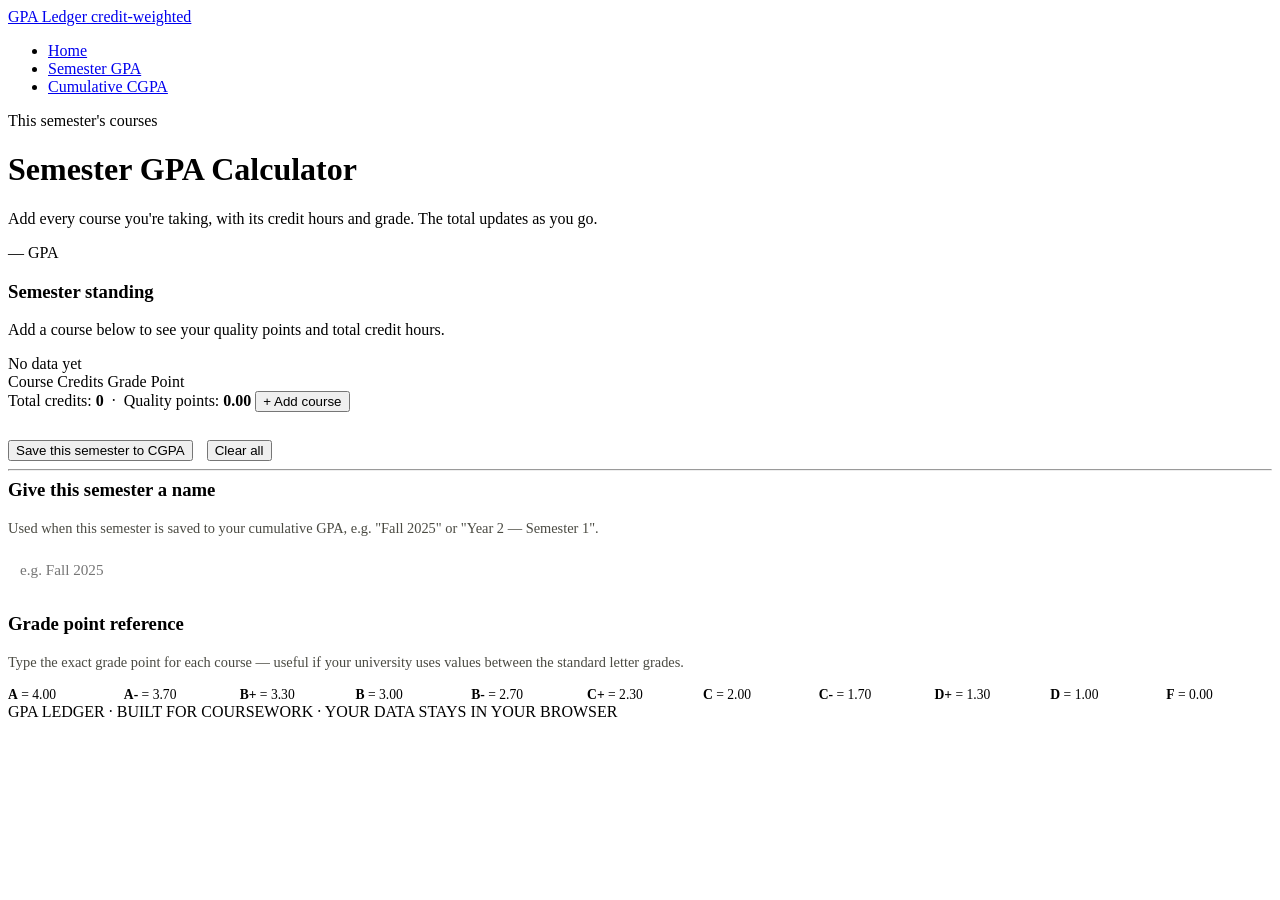
==== calculator.html @ 3b0c4344 "Add files via upload" ====
<!DOCTYPE html>
<html lang="en">
<head>
  <meta charset="UTF-8">
  <meta name="viewport" content="width=device-width, initial-scale=1.0">
  <title>Semester GPA Calculator — GPA Ledger</title>
  <link rel="preconnect" href="https://fonts.googleapis.com">
  <link href="https://fonts.googleapis.com/css2?family=Spectral:wght@500;600;700&family=Inter:wght@400;500;600;700&family=JetBrains+Mono:wght@400;500;700&display=swap" rel="stylesheet">
  <link rel="stylesheet" href="css/styles.css">
</head>
<body>

  <header class="site-header">
    <div class="nav-wrap">
      <a href="index.html" class="brand">
        <span class="brand-mark">GPA Ledger</span>
        <span class="brand-tag">credit-weighted</span>
      </a>
      <ul class="nav-links">
        <li><a href="index.html">Home</a></li>
        <li><a href="calculator.html" class="active">Semester GPA</a></li>
        <li><a href="cgpa.html">Cumulative CGPA</a></li>
      </ul>
    </div>
  </header>

  <main>
    <p class="page-eyebrow">This semester's courses</p>
    <h1 class="page-title">Semester GPA Calculator</h1>
    <p class="page-lede">Add every course you're taking, with its credit hours and grade. The total updates as you go.</p>

    <div class="seal-wrap">
      <div class="seal" id="seal">
        <div class="seal-inner">
          <span class="seal-value" id="sealValue">—</span>
          <span class="seal-label">GPA</span>
        </div>
      </div>
      <div class="seal-meta">
        <h3>Semester standing</h3>
        <p id="totalsLine">Add a course below to see your quality points and total credit hours.</p>
        <span class="standing-pill standing-warn" id="standingPill">No data yet</span>
      </div>
    </div>

    <div class="ledger">
      <div class="ledger-head">
        <span>Course</span>
        <span>Credits</span>
        <span>Grade Point</span>
        <span></span>
      </div>
      <div id="courseRows"></div>
      <div class="ledger-actions">
        <span class="ledger-totals">
          Total credits: <strong id="footCredits">0</strong> &nbsp;&middot;&nbsp; Quality points: <strong id="footQP">0.00</strong>
        </span>
        <button class="btn btn-ghost" id="addRowBtn" type="button">+ Add course</button>
      </div>
    </div>

    <div style="margin-top: 28px; display: flex; gap: 14px; flex-wrap: wrap; align-items: center;">
      <button class="btn btn-primary" id="saveSemesterBtn" type="button">Save this semester to CGPA</button>
      <button class="btn btn-ghost" id="clearBtn" type="button">Clear all</button>
      <span id="saveMsg" style="font-family: var(--font-mono); font-size: 0.82rem; color: var(--green); display: none;">Saved to your cumulative record ✓</span>
    </div>

    <hr class="section-divider">

    <div class="card">
      <h3 style="font-family: var(--font-display); margin-top: 0; color: var(--ink);">Give this semester a name</h3>
      <p style="color: #4A4A42; font-size: 0.9rem;">Used when this semester is saved to your cumulative GPA, e.g. "Fall 2025" or "Year 2 — Semester 1".</p>
      <input type="text" id="semesterName" placeholder="e.g. Fall 2025" style="width: 100%; max-width: 320px; padding: 10px 12px; border: 1.5px solid var(--line); border-radius: 2px; font-family: var(--font-body); font-size: 0.95rem; background: var(--parchment);">
    </div>

    <div class="card" style="margin-top: 24px;">
      <h3 style="font-family: var(--font-display); margin-top: 0; color: var(--ink);">Grade point reference</h3>
      <p style="color: #4A4A42; font-size: 0.9rem; margin-bottom: 16px;">Type the exact grade point for each course — useful if your university uses values between the standard letter grades.</p>
      <div style="display: grid; grid-template-columns: repeat(auto-fit, minmax(70px, 1fr)); gap: 10px; font-family: var(--font-mono); font-size: 0.85rem;">
        <div><strong style="color: var(--ink);">A</strong> = 4.00</div>
        <div><strong style="color: var(--ink);">A-</strong> = 3.70</div>
        <div><strong style="color: var(--ink);">B+</strong> = 3.30</div>
        <div><strong style="color: var(--ink);">B</strong> = 3.00</div>
        <div><strong style="color: var(--ink);">B-</strong> = 2.70</div>
        <div><strong style="color: var(--ink);">C+</strong> = 2.30</div>
        <div><strong style="color: var(--ink);">C</strong> = 2.00</div>
        <div><strong style="color: var(--ink);">C-</strong> = 1.70</div>
        <div><strong style="color: var(--ink);">D+</strong> = 1.30</div>
        <div><strong style="color: var(--ink);">D</strong> = 1.00</div>
        <div><strong style="color: var(--ink);">F</strong> = 0.00</div>
      </div>
    </div>
  </main>

  <footer class="site-footer">
    GPA LEDGER &middot; BUILT FOR COURSEWORK &middot; YOUR DATA STAYS IN YOUR BROWSER
  </footer>

  <script src="js/shared.js"></script>
  <script src="js/calculator.js"></script>
</body>
</html>
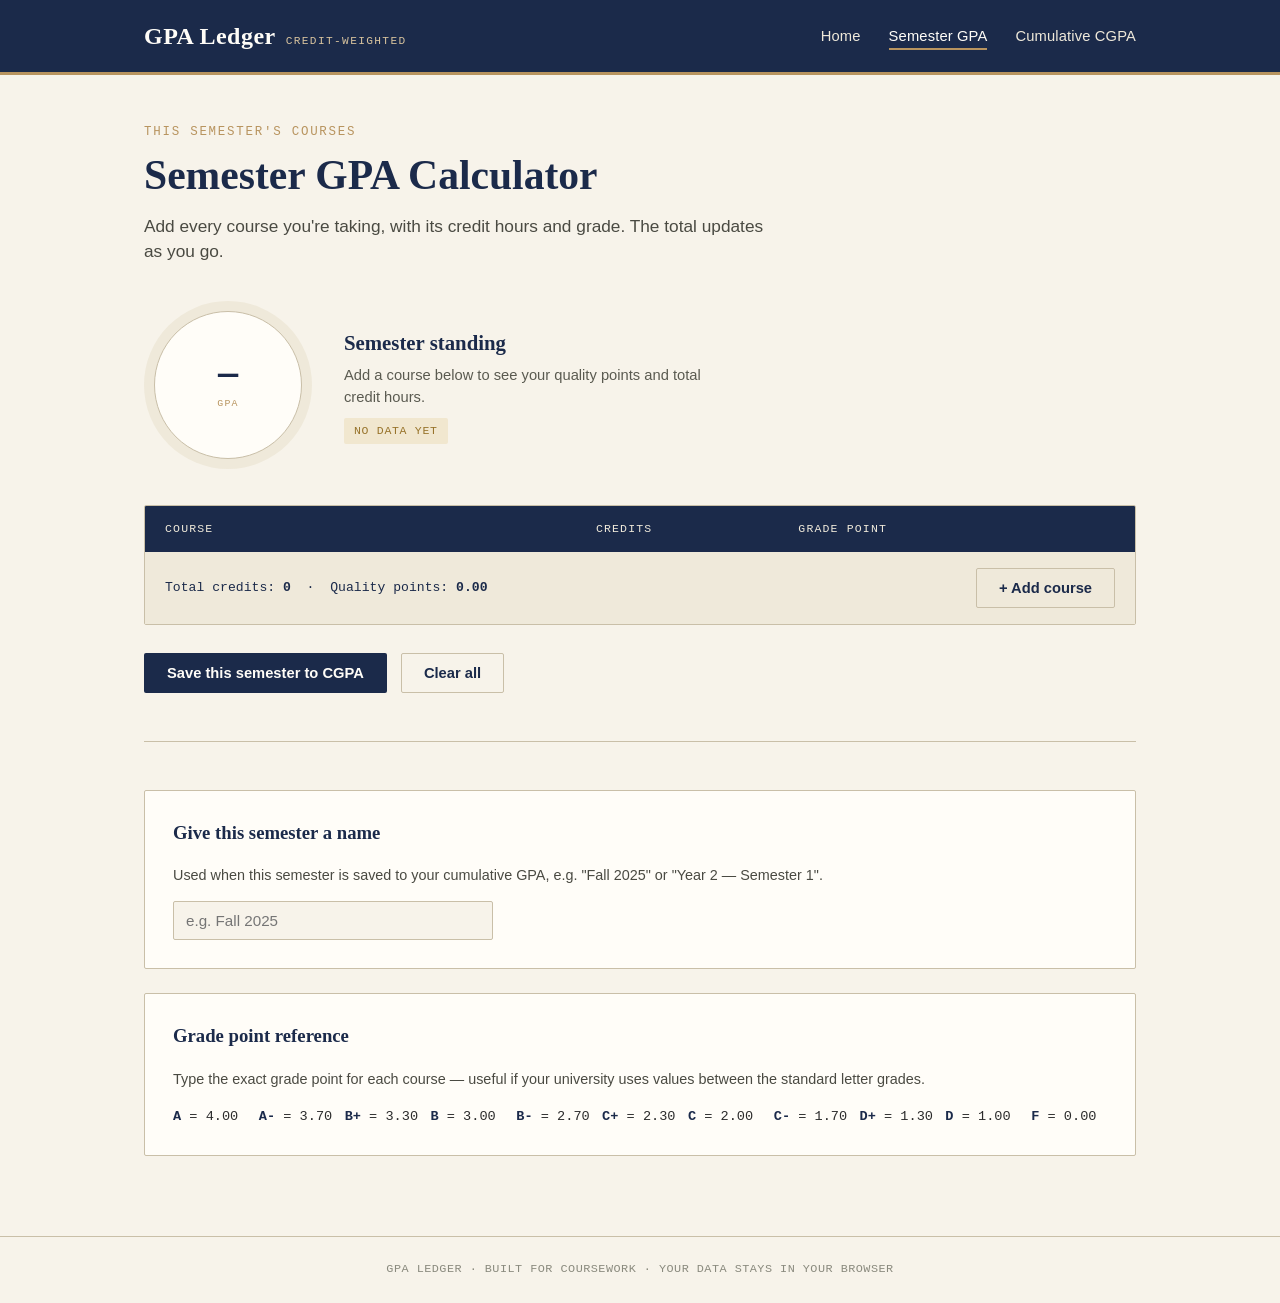
==== commit 6252a561: "Add files via upload" ====
--- a/calculator.html
+++ b/calculator.html
@@ -6,7 +6,7 @@
   <title>Semester GPA Calculator — GPA Ledger</title>
   <link rel="preconnect" href="https://fonts.googleapis.com">
   <link href="https://fonts.googleapis.com/css2?family=Spectral:wght@500;600;700&family=Inter:wght@400;500;600;700&family=JetBrains+Mono:wght@400;500;700&display=swap" rel="stylesheet">
-  <link rel="stylesheet" href="css/styles.css">
+  <link rel="stylesheet" href="/styles.css">
 </head>
 <body>
 
--- a/styles.css
+++ b/styles.css
@@ -0,0 +1,561 @@
+/* ============================================
+   GPA Ledger — Design Tokens
+   Theme: academic transcript / gradebook
+   ============================================ */
+
+:root {
+  --ink: #1B2A4A;
+  --ink-soft: #2C3E63;
+  --parchment: #F7F3EA;
+  --parchment-dim: #EFE9DA;
+  --brass: #B8945F;
+  --brass-dim: #D8C39E;
+  --green: #2D5A3D;
+  --green-bg: #E3ECE4;
+  --rust: #A8442E;
+  --rust-bg: #F3E2DD;
+  --amber: #97732A;
+  --amber-bg: #F1E7CF;
+  --charcoal: #2B2B2B;
+  --line: #C9BFA8;
+  --white: #FFFDF8;
+
+  --font-display: "Spectral", Georgia, serif;
+  --font-body: "Inter", -apple-system, sans-serif;
+  --font-mono: "JetBrains Mono", "Courier New", monospace;
+
+  --radius-seal: 50%;
+  --radius-card: 2px;
+}
+
+* {
+  box-sizing: border-box;
+}
+
+html {
+  scroll-behavior: smooth;
+}
+
+body {
+  margin: 0;
+  font-family: var(--font-body);
+  background: var(--parchment);
+  color: var(--charcoal);
+  line-height: 1.5;
+}
+
+/* ============================================
+   Top Navigation — ledger header bar
+   ============================================ */
+
+.site-header {
+  background: var(--ink);
+  border-bottom: 3px solid var(--brass);
+}
+
+.nav-wrap {
+  max-width: 1040px;
+  margin: 0 auto;
+  display: flex;
+  align-items: center;
+  justify-content: space-between;
+  padding: 18px 24px;
+}
+
+.brand {
+  display: flex;
+  align-items: baseline;
+  gap: 10px;
+  color: var(--white);
+  text-decoration: none;
+}
+
+.brand-mark {
+  font-family: var(--font-display);
+  font-weight: 600;
+  font-size: 1.5rem;
+  letter-spacing: 0.02em;
+}
+
+.brand-tag {
+  font-family: var(--font-mono);
+  font-size: 0.7rem;
+  color: var(--brass-dim);
+  text-transform: uppercase;
+  letter-spacing: 0.12em;
+}
+
+.nav-links {
+  display: flex;
+  gap: 28px;
+  list-style: none;
+  margin: 0;
+  padding: 0;
+}
+
+.nav-links a {
+  color: var(--parchment-dim);
+  text-decoration: none;
+  font-size: 0.92rem;
+  font-weight: 500;
+  letter-spacing: 0.01em;
+  padding-bottom: 4px;
+  border-bottom: 2px solid transparent;
+  transition: border-color 0.2s ease, color 0.2s ease;
+}
+
+.nav-links a:hover,
+.nav-links a:focus-visible {
+  color: var(--white);
+  border-bottom-color: var(--brass);
+}
+
+.nav-links a.active {
+  color: var(--white);
+  border-bottom-color: var(--brass);
+}
+
+.nav-toggle {
+  display: none;
+}
+
+/* ============================================
+   Layout shell
+   ============================================ */
+
+main {
+  max-width: 1040px;
+  margin: 0 auto;
+  padding: 48px 24px 80px;
+}
+
+.page-eyebrow {
+  font-family: var(--font-mono);
+  font-size: 0.78rem;
+  letter-spacing: 0.14em;
+  text-transform: uppercase;
+  color: var(--brass);
+  margin: 0 0 10px;
+}
+
+.page-title {
+  font-family: var(--font-display);
+  font-size: 2.6rem;
+  font-weight: 600;
+  color: var(--ink);
+  margin: 0 0 14px;
+  line-height: 1.15;
+}
+
+.page-lede {
+  font-size: 1.08rem;
+  color: #4A4A42;
+  max-width: 620px;
+  margin: 0 0 8px;
+}
+
+/* ============================================
+   Buttons
+   ============================================ */
+
+.btn {
+  font-family: var(--font-body);
+  font-weight: 600;
+  font-size: 0.92rem;
+  padding: 11px 22px;
+  border-radius: var(--radius-card);
+  border: 1.5px solid transparent;
+  cursor: pointer;
+  transition: transform 0.12s ease, box-shadow 0.12s ease, background 0.15s ease;
+  display: inline-flex;
+  align-items: center;
+  gap: 8px;
+}
+
+.btn:active {
+  transform: translateY(1px);
+}
+
+.btn-primary {
+  background: var(--ink);
+  color: var(--white);
+}
+
+.btn-primary:hover {
+  background: var(--ink-soft);
+}
+
+.btn-ghost {
+  background: transparent;
+  border-color: var(--line);
+  color: var(--ink);
+}
+
+.btn-ghost:hover {
+  border-color: var(--ink);
+  background: var(--parchment-dim);
+}
+
+.btn-danger {
+  background: transparent;
+  color: var(--rust);
+  border-color: transparent;
+  padding: 6px 10px;
+  font-size: 0.85rem;
+}
+
+.btn-danger:hover {
+  background: var(--rust-bg);
+}
+
+.btn:focus-visible,
+a:focus-visible,
+input:focus-visible,
+select:focus-visible {
+  outline: 2.5px solid var(--ink);
+  outline-offset: 2px;
+}
+
+/* ============================================
+   Transcript Table (course entry)
+   ============================================ */
+
+.ledger {
+  background: var(--white);
+  border: 1px solid var(--line);
+  border-radius: var(--radius-card);
+  overflow: hidden;
+  margin-top: 28px;
+}
+
+.ledger-head {
+  display: grid;
+  grid-template-columns: 2.2fr 1fr 1fr 0.6fr;
+  gap: 12px;
+  padding: 14px 20px;
+  background: var(--ink);
+  color: var(--parchment-dim);
+  font-family: var(--font-mono);
+  font-size: 0.72rem;
+  letter-spacing: 0.1em;
+  text-transform: uppercase;
+}
+
+.ledger-row {
+  display: grid;
+  grid-template-columns: 2.2fr 1fr 1fr 0.6fr;
+  gap: 12px;
+  padding: 12px 20px;
+  border-bottom: 1px solid var(--parchment-dim);
+  align-items: center;
+}
+
+.ledger-row:last-child {
+  border-bottom: none;
+}
+
+.ledger-row input,
+.ledger-row select {
+  width: 100%;
+  font-family: var(--font-body);
+  font-size: 0.95rem;
+  padding: 8px 10px;
+  border: 1.5px solid var(--line);
+  border-radius: var(--radius-card);
+  background: var(--parchment);
+  color: var(--charcoal);
+}
+
+.ledger-row input:focus,
+.ledger-row select:focus {
+  background: var(--white);
+  border-color: var(--ink);
+}
+
+.qp-cell {
+  font-family: var(--font-mono);
+  font-size: 0.9rem;
+  color: var(--ink-soft);
+  text-align: right;
+  padding-right: 8px;
+}
+
+.ledger-actions {
+  display: flex;
+  justify-content: space-between;
+  align-items: center;
+  padding: 16px 20px;
+  background: var(--parchment-dim);
+}
+
+.ledger-totals {
+  font-family: var(--font-mono);
+  font-size: 0.82rem;
+  color: var(--ink);
+}
+
+.ledger-totals strong {
+  color: var(--ink);
+}
+
+/* ============================================
+   The Seal — signature GPA display
+   ============================================ */
+
+.seal-wrap {
+  display: flex;
+  align-items: center;
+  gap: 32px;
+  margin: 36px 0;
+  flex-wrap: wrap;
+}
+
+.seal {
+  width: 168px;
+  height: 168px;
+  border-radius: var(--radius-seal);
+  display: flex;
+  flex-direction: column;
+  align-items: center;
+  justify-content: center;
+  flex-shrink: 0;
+  background: conic-gradient(var(--seal-color, var(--brass)) calc(var(--seal-pct, 0) * 1%), var(--parchment-dim) 0);
+  position: relative;
+  transition: background 0.5s ease;
+}
+
+.seal::before {
+  content: "";
+  position: absolute;
+  inset: 10px;
+  border-radius: var(--radius-seal);
+  background: var(--white);
+  border: 1px solid var(--line);
+}
+
+.seal-inner {
+  position: relative;
+  z-index: 1;
+  text-align: center;
+}
+
+.seal-value {
+  font-family: var(--font-mono);
+  font-size: 2.1rem;
+  font-weight: 700;
+  color: var(--ink);
+  display: block;
+  line-height: 1;
+}
+
+.seal-label {
+  font-family: var(--font-mono);
+  font-size: 0.62rem;
+  letter-spacing: 0.12em;
+  text-transform: uppercase;
+  color: var(--brass);
+  margin-top: 4px;
+  display: block;
+}
+
+.seal-meta {
+  font-family: var(--font-body);
+}
+
+.seal-meta h3 {
+  font-family: var(--font-display);
+  font-size: 1.3rem;
+  margin: 0 0 6px;
+  color: var(--ink);
+}
+
+.seal-meta p {
+  margin: 0;
+  color: #5A5A50;
+  font-size: 0.92rem;
+  max-width: 360px;
+}
+
+.standing-pill {
+  display: inline-block;
+  font-family: var(--font-mono);
+  font-size: 0.72rem;
+  letter-spacing: 0.06em;
+  text-transform: uppercase;
+  padding: 4px 10px;
+  border-radius: var(--radius-card);
+  margin-top: 10px;
+}
+
+.standing-good {
+  background: var(--green-bg);
+  color: var(--green);
+}
+
+.standing-warn {
+  background: var(--amber-bg);
+  color: var(--amber);
+}
+
+.standing-low {
+  background: var(--rust-bg);
+  color: var(--rust);
+}
+
+/* ============================================
+   Cards / sections
+   ============================================ */
+
+.card {
+  background: var(--white);
+  border: 1px solid var(--line);
+  border-radius: var(--radius-card);
+  padding: 28px;
+}
+
+.section-divider {
+  border: none;
+  border-top: 1px solid var(--line);
+  margin: 48px 0;
+}
+
+.two-col {
+  display: grid;
+  grid-template-columns: 1fr 1fr;
+  gap: 28px;
+}
+
+/* ============================================
+   Semester list (CGPA page)
+   ============================================ */
+
+.semester-card {
+  background: var(--white);
+  border: 1px solid var(--line);
+  border-left: 4px solid var(--brass);
+  border-radius: var(--radius-card);
+  padding: 18px 22px;
+  margin-bottom: 14px;
+  display: flex;
+  justify-content: space-between;
+  align-items: center;
+  gap: 16px;
+  flex-wrap: wrap;
+}
+
+.semester-name {
+  font-family: var(--font-display);
+  font-size: 1.15rem;
+  color: var(--ink);
+  margin: 0 0 4px;
+}
+
+.semester-meta {
+  font-family: var(--font-mono);
+  font-size: 0.78rem;
+  color: #6A6A60;
+}
+
+.semester-gpa {
+  font-family: var(--font-mono);
+  font-size: 1.4rem;
+  font-weight: 700;
+  color: var(--ink);
+  text-align: right;
+}
+
+.semester-gpa span {
+  display: block;
+  font-size: 0.62rem;
+  letter-spacing: 0.1em;
+  text-transform: uppercase;
+  color: var(--brass);
+  font-weight: 500;
+  margin-top: 2px;
+}
+
+.empty-state {
+  text-align: center;
+  padding: 60px 24px;
+  color: #7A7A6E;
+  border: 1.5px dashed var(--line);
+  border-radius: var(--radius-card);
+  background: var(--parchment-dim);
+}
+
+.empty-state p {
+  font-family: var(--font-display);
+  font-size: 1.1rem;
+  margin: 0;
+}
+
+/* ============================================
+   Footer
+   ============================================ */
+
+.site-footer {
+  border-top: 1px solid var(--line);
+  padding: 24px;
+  text-align: center;
+  font-family: var(--font-mono);
+  font-size: 0.74rem;
+  color: #8A8A7E;
+  letter-spacing: 0.04em;
+}
+
+/* ============================================
+   Reduced motion
+   ============================================ */
+
+@media (prefers-reduced-motion: reduce) {
+  * {
+    transition: none !important;
+    scroll-behavior: auto !important;
+  }
+}
+
+/* ============================================
+   Responsive
+   ============================================ */
+
+@media (max-width: 720px) {
+  .nav-links {
+    display: none;
+  }
+
+  .page-title {
+    font-size: 2rem;
+  }
+
+  .ledger-head,
+  .ledger-row {
+    grid-template-columns: 1.6fr 0.8fr 1fr 0.5fr;
+    gap: 8px;
+    padding: 10px 14px;
+  }
+
+  .two-col {
+    grid-template-columns: 1fr;
+  }
+
+  .seal-wrap {
+    justify-content: center;
+    text-align: center;
+  }
+
+  .seal-meta p {
+    max-width: none;
+  }
+}
+
+@media (max-width: 480px) {
+  .ledger-head span:nth-child(3),
+  .ledger-row .qp-cell {
+    display: none;
+  }
+
+  .ledger-head,
+  .ledger-row {
+    grid-template-columns: 1.8fr 0.8fr 0.5fr;
+  }
+}
